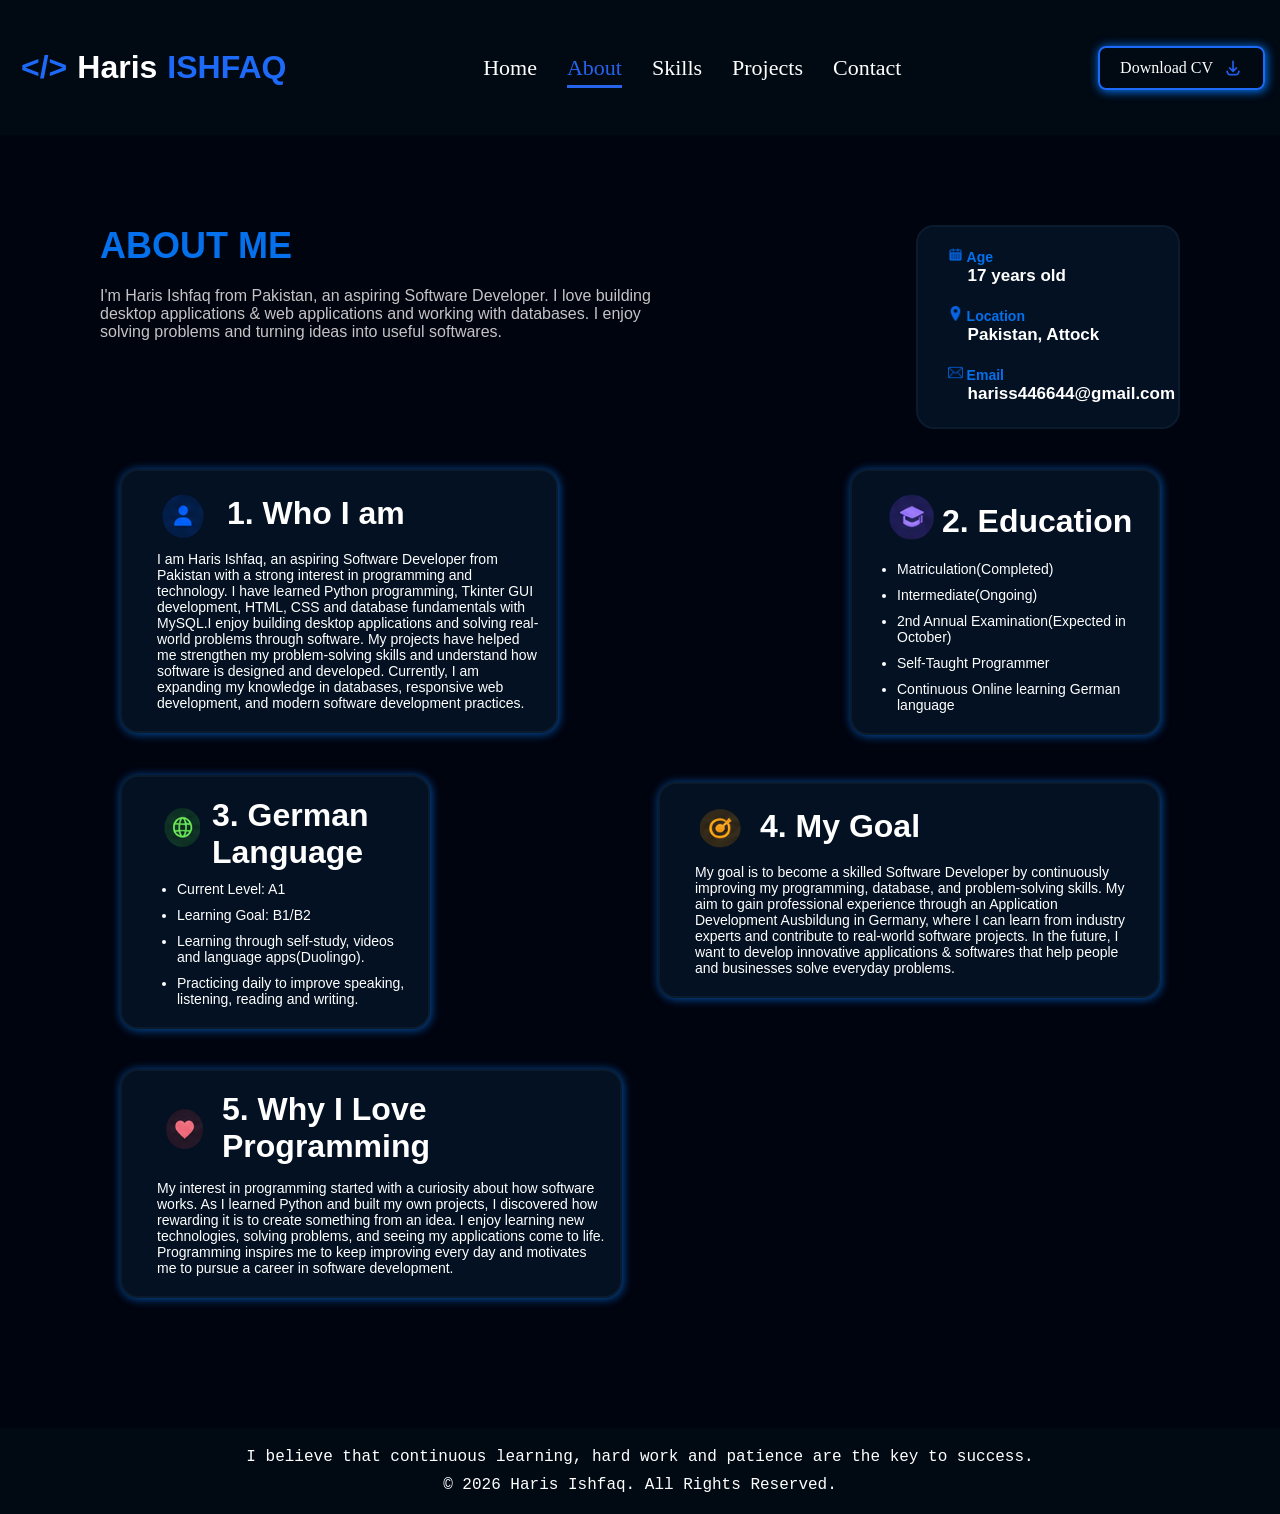
==== About.html @ 89b4c124 "Initial Portfolio webiste" ====
<!DOCTYPE html>
<html lang="en">

<head>
    <meta charset="UTF-8">
    <meta name="viewport" content="width=device-width, initial-scale=1.0">
    <title>Portfolio</title>
    <link rel="stylesheet" href="about.css">
</head>

<body>
    <nav>
        <header>
            <h2 class="tag">&lt;/&gt;</h2>
            <h2>Haris</h2>
            <h2 class="tag">ISHFAQ</h2>
        </header>
        <ol>
            <li> <a href="index.html">Home </a></li>
            <li> <a href="About.html" class="active">About </a></li>
            <li> <a href="Skill.html">Skills</a></li>
            <li> <a href="Project.html">Projects </a></li>
            <li> <a href="Contact.html">Contact </a></li>
        </ol>
        <div class="CV">
            <h3>Download CV</h3>
            <img src="download.png" alt="download" class="download" height="20px">
        </div>
    </nav>
    <main>
        <div class="Up">
            <div class="right">
                <h3 class="blue">ABOUT ME</h3>
                <p>
                    I'm Haris Ishfaq from Pakistan, an aspiring Software Developer. I love building desktop applications
                    & web
                    applications and working with databases. I enjoy solving problems and turning ideas into useful
                    softwares.
                </p>
            </div>
            <div class="Me">
                <img src="age.png" alt="">
                <h5>Age</h5>
                <h3>17 years old</h3>

                <img src="location.png" alt="">
                <h5>Location</h5>
                <h3>Pakistan, Attock</h3>

                <img src="email.png" alt="">
                <h5>Email</h5>
                <h3>hariss446644@gmail.com</h3>
            </div>
        </div>
        <div class="down">
            <div class="Am">
                <div class="title">
                    <img src="prof.png" alt="profile" class="heading">
                    <h1 class="heading">1. Who I am</h1>
                </div>
                <p>
                    I am Haris Ishfaq, an aspiring Software Developer from Pakistan with a strong interest in
                    programming
                    and technology. I have learned Python programming, Tkinter GUI development, HTML, CSS and database
                    fundamentals with MySQL.I enjoy building desktop applications and solving real-world problems
                    through
                    software. My projects have helped me strengthen my problem-solving skills and understand how
                    software is
                    designed and developed. Currently, I am expanding my knowledge in databases, responsive web
                    development,
                    and modern software development practices.
                </p>
            </div>
            <div class="Education">
                <div class="title">

                    <img src="edu.png" alt="" class="heading">
                    <h1 class="heading">2. Education</h1>
                </div>
                <ul>
                    <li>Matriculation(Completed)</li>
                    <li>Intermediate(Ongoing)</li>
                    <li>2nd Annual Examination(Expected in October)</li>
                    <li>Self-Taught Programmer</li>
                    <li>Continuous Online learning German language</li>
                </ul>
            </div>
            <div class="language">
                <div class="title">
                    <img src="lang.png" alt="" class="heading">
                    <h1 class="heading">3. German Language</h1>
                </div>
                <ul>
                    <li>Current Level: A1</li>
                    <li>Learning Goal: B1/B2</li>
                    <li>Learning through self-study, videos and language apps(Duolingo).</li>
                    <li>Practicing daily to improve speaking, listening, reading and writing.</li>
                </ul>
            </div>
            <div class="goal">
                <div class="title">

                    <img src="target.png" alt="Goal" class="heading">
                    <h1 class="heading">4. My Goal</h1>
                </div>
                <p>
                    My goal is to become a skilled Software Developer by continuously improving my programming,
                    database,
                    and problem-solving skills. My aim to gain professional experience through an Application
                    Development
                    Ausbildung in Germany, where I can learn from industry experts and contribute to real-world software
                    projects. In the future, I want to develop innovative applications & softwares that help people and
                    businesses solve everyday problems.
                </p>
            </div>
            <div class="love">
                <div class="title">

                    <img src="Love.png" alt="" class="heading">
                    <h1 class="heading">5. Why I Love Programming</h1>
                </div>
                <p>
                <p>
                    My interest in programming started with a curiosity about how software works. As I learned Python
                    and
                    built my own projects, I discovered how rewarding it is to create something from an idea. I enjoy
                    learning new technologies, solving problems, and seeing my applications come to life. Programming
                    inspires me to keep improving every day and motivates me to pursue a career in software development.
                </p>
            </div>
        </div>
    </main>
    <footer>
        <p class="dialog"> I believe that continuous learning, hard work and patience are the key to success.</p>

        <p>© 2026 Haris Ishfaq. All Rights Reserved.</p>
    </footer>
</body>

</html>
---- about.css ----
* {
    margin: 0px;
    padding: 0px;
}

body {
    background: #00040f;
    color: white;
}

nav {
    background: #010913;
    color: white;
    height: 15vh;
    width: 100%;
    display: flex;
    justify-content: space-between;
    align-items: center;
    position: sticky;
    top: 0;
    z-index: 1000;
}

header {
    margin-left: 15px;
}

h2 {
    display: inline-block;
    font-size: 32px;
    cursor: pointer;
    font-family: 'Segoe UI', Tahoma, Geneva, Verdana, sans-serif;
    margin-left: 6px;
}

.tag {
    color: #1e6af8;
}


ol {
    display: flex;
    list-style: none;
    gap: 30px;
}
nav li{
    font-family: serif;
    font-size: 22px;
}

ol a {
    text-decoration: none;
    color: white;
    position: relative;
    padding-bottom: 8px;
}

ol a::after {
    content: "";
    position: absolute;
    left: 0;
    bottom: 0;

    width: 0;
    height: 3px;

    background: #2563EB;
    transition: 0.3s;
}

ol a:hover::after {
    width: 100%;
}

ol a.active {
    color: #2563EB;
}

ol a.active::after {
    width: 100%;
}

.CV {
    display: flex;
    align-items: center;
    gap: 10px;
    border: 2px solid #1e6af8;
    box-shadow: 1px 1px 10px 1px #0470ec;
    padding: 10px 20px;
    border-radius: 8px;
    cursor: pointer;
    transition: 0.3s;
    margin-right: 15px;
}

.CV:hover {
    box-shadow: 2px 2px 12px 3px #0470ec;
}

.CV h3 {
    font-size: 16px;
    font-weight: 500;
}

.download {
    width: 20px;
    height: 20px;
}

main {
    margin: 40px 50px 40px 50px;
    padding: 50px;
}

.Up {
    display: flex;
    justify-content: space-between;
}

.right {
    width: 45vw;
}

.right h3 {
    color: #0470ec;
    font-family: 'Franklin Gothic Medium', 'Arial Narrow', Arial, sans-serif;
    font-size: 36px;
    padding-bottom: 20px;
}

.right p {
    font-family: 'Segoe UI', Tahoma, Geneva, Verdana, sans-serif;
    color: #f1efefd0;
}

.Me {
    border: 2px solid #0b1b2e;
    border-radius: 18px;
    background-color: #031122;
    width: 18vw;
    height: 200px;
    padding-left: 30px;
}

.Me h5 {
    font-family: 'Segoe UI', Tahoma, Geneva, Verdana, sans-serif;
    font-size: 14px;
    color: #0470ec;
    display: inline;
    padding-bottom: 15px;
}

.Me h3 {
    font-family: 'Franklin Gothic Medium', 'Arial Narrow', Arial, sans-serif;
    font-size: 17px;
    overflow-x: hidden;
    padding-left: 20px;
}

.Me img {
    width: 15px;
    display: inline;
    margin-top: 20px;
}

.down {
    display: flex;
    justify-content: space-between;
    align-items: baseline;
    flex-wrap: wrap;
    gap: 20px;
    margin: 30px 10px 30px 10px;
}
.down h1{
    font-family: 'Franklin Gothic Medium', 'Arial Narrow', Arial, sans-serif;
}
.down p , li{
    font-family: Arial, Helvetica, sans-serif;
    font-size: 14px;
}
.title{
    display: flex;
    align-items: center;
    gap: 5px;
}

.title img{
    width: 50px;
    height: 50px;
    margin-top: 0;
    margin-bottom: 10px;
}

.title h1{
    margin: 0;
}

.Am {
    border: 2px solid #0b1b2e;
    border-radius: 18px;
    background-color: #031122;
    
    width: 30vw;
    padding: 20px 15px 20px 35px;
}

.Am h1{
    margin: 0px 0px 15px 15px;
}

.Education{
    border: 2px solid #0b1b2e;
    border-radius: 18px;
    background-color: #031122;
    
    width: 20vw;
    padding: 20px 15px 20px 35px;
}
.Education ul{
    margin-top: 10px;
}
.Education li{
    margin: 10px 0px 0px 10px; 
}

.language{
    border: 2px solid #0b1b2e;
    border-radius: 18px;
    background-color: #031122;
    
    width: 20vw;
    padding: 20px 15px 20px 35px;
}

.language li{
    margin: 10px 0px 0px 20px;
}
.language p{
    margin-top: 20px ;
}

.goal {
    border: 2px solid #0b1b2e;
    border-radius: 18px;
    background-color: #031122;
    
    width: 35vw;
    padding: 20px 15px 20px 35px;
}

.goal h1{
    margin: 0px 0px 15px 10px;
}

.love {
    border: 2px solid #0b1b2e;
    border-radius: 18px;
    background-color: #031122;
    
    width: 35vw;
    padding: 20px 15px 20px 35px;
    margin-left: 20px;
}

.love h1{
    margin: 0px 0px 15px 10px;
}

.Am, .goal, .Education, .language, .love{
    box-shadow: 1px 1px 8px 1px #044691;
    transition: transform 0.5s ease-in-out 0.1ms;
    margin: 10px;

}
.Am:hover, .goal:hover, .Education:hover, .language:hover, .love:hover{
    box-shadow: 2px 2px 12px 2px #0661c9;
    transform: translateY(-10px);
}

footer{
    background: #010913;
    padding: 20px;
    display: flex;
    flex-direction: column;
    justify-content: center;
    align-items: center;
    gap: 10px;
}
footer p{
    font-family:'Courier New', Courier, monospace;
    font-size: 16px;
}
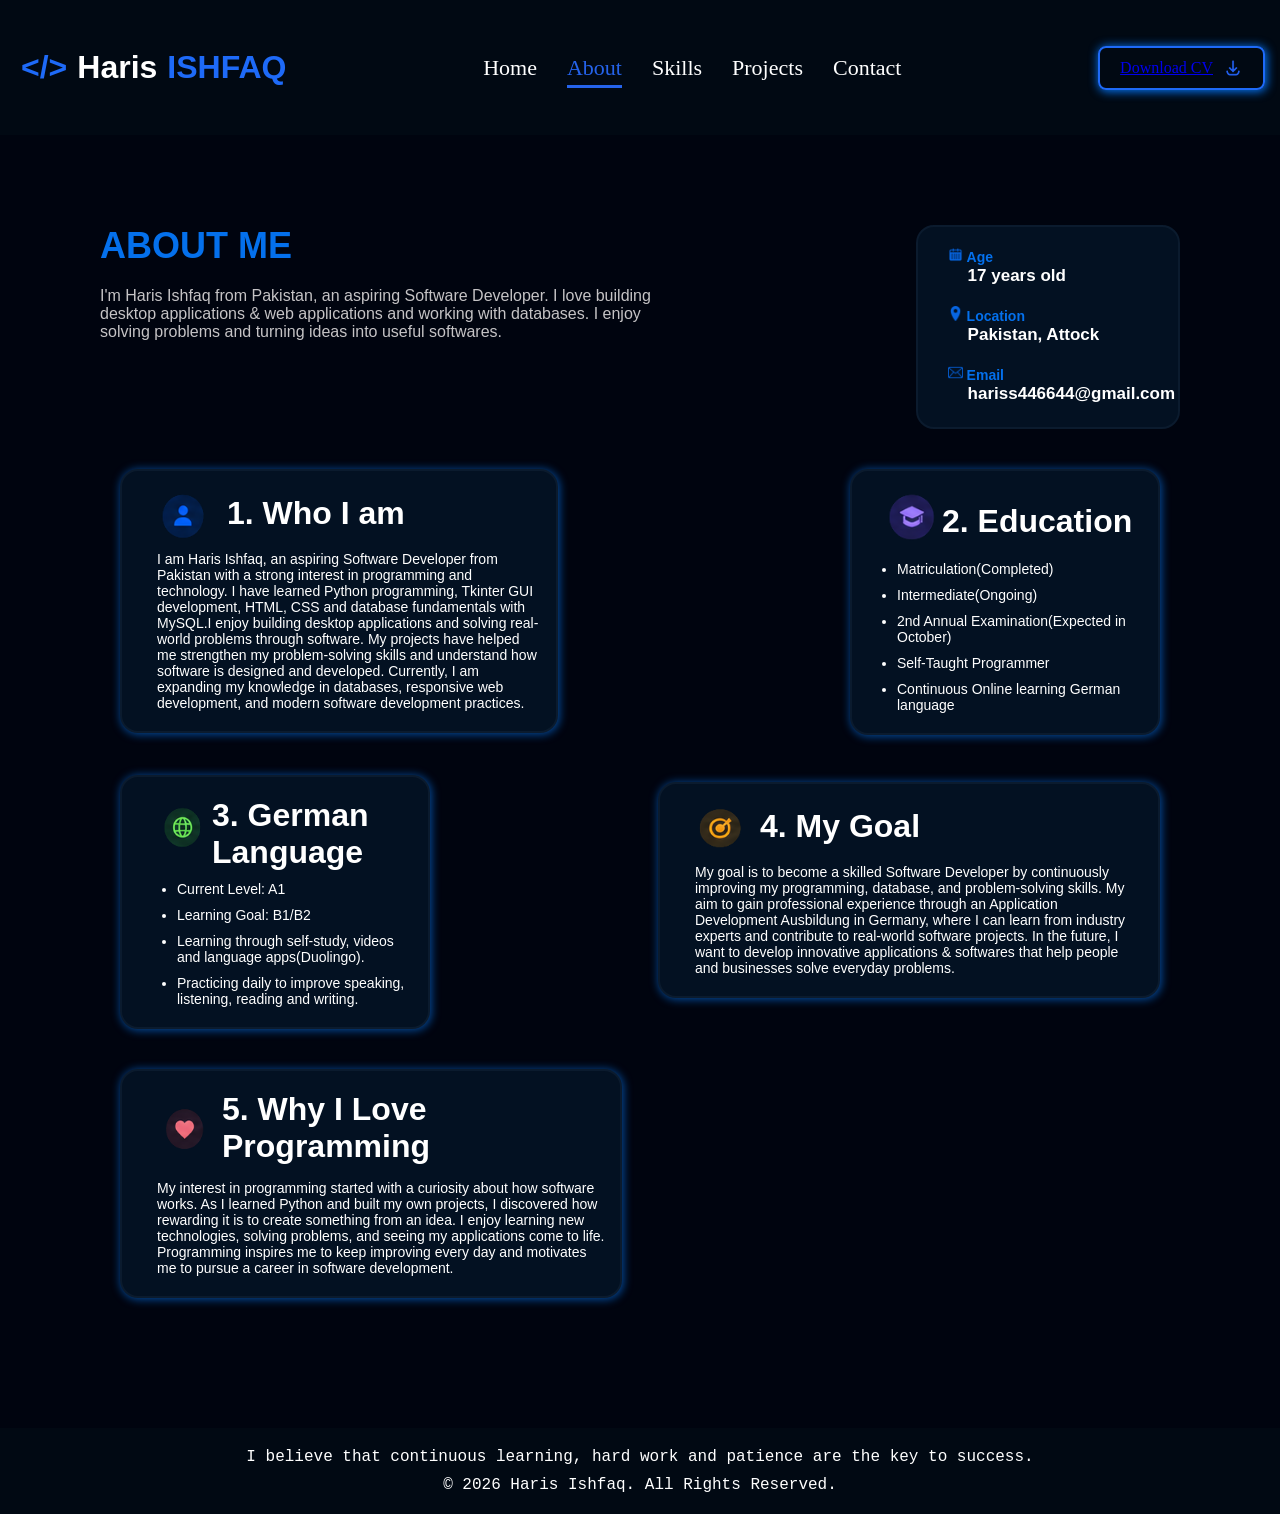
==== commit 7c5a92a7: "Updated porfolio design and added project links" ====
--- a/About.html
+++ b/About.html
@@ -22,10 +22,12 @@
             <li> <a href="Project.html">Projects </a></li>
             <li> <a href="Contact.html">Contact </a></li>
         </ol>
-        <div class="CV">
-            <h3>Download CV</h3>
-            <img src="download.png" alt="download" class="download" height="20px">
-        </div>
+        <a href="Resume.pdf" download>
+            <div class="CV">
+                <h3>Download CV</h3>
+                <img src="download.png" alt="download" class="download" height="20px">
+            </div>
+        </a>
     </nav>
     <main>
         <div class="Up">
